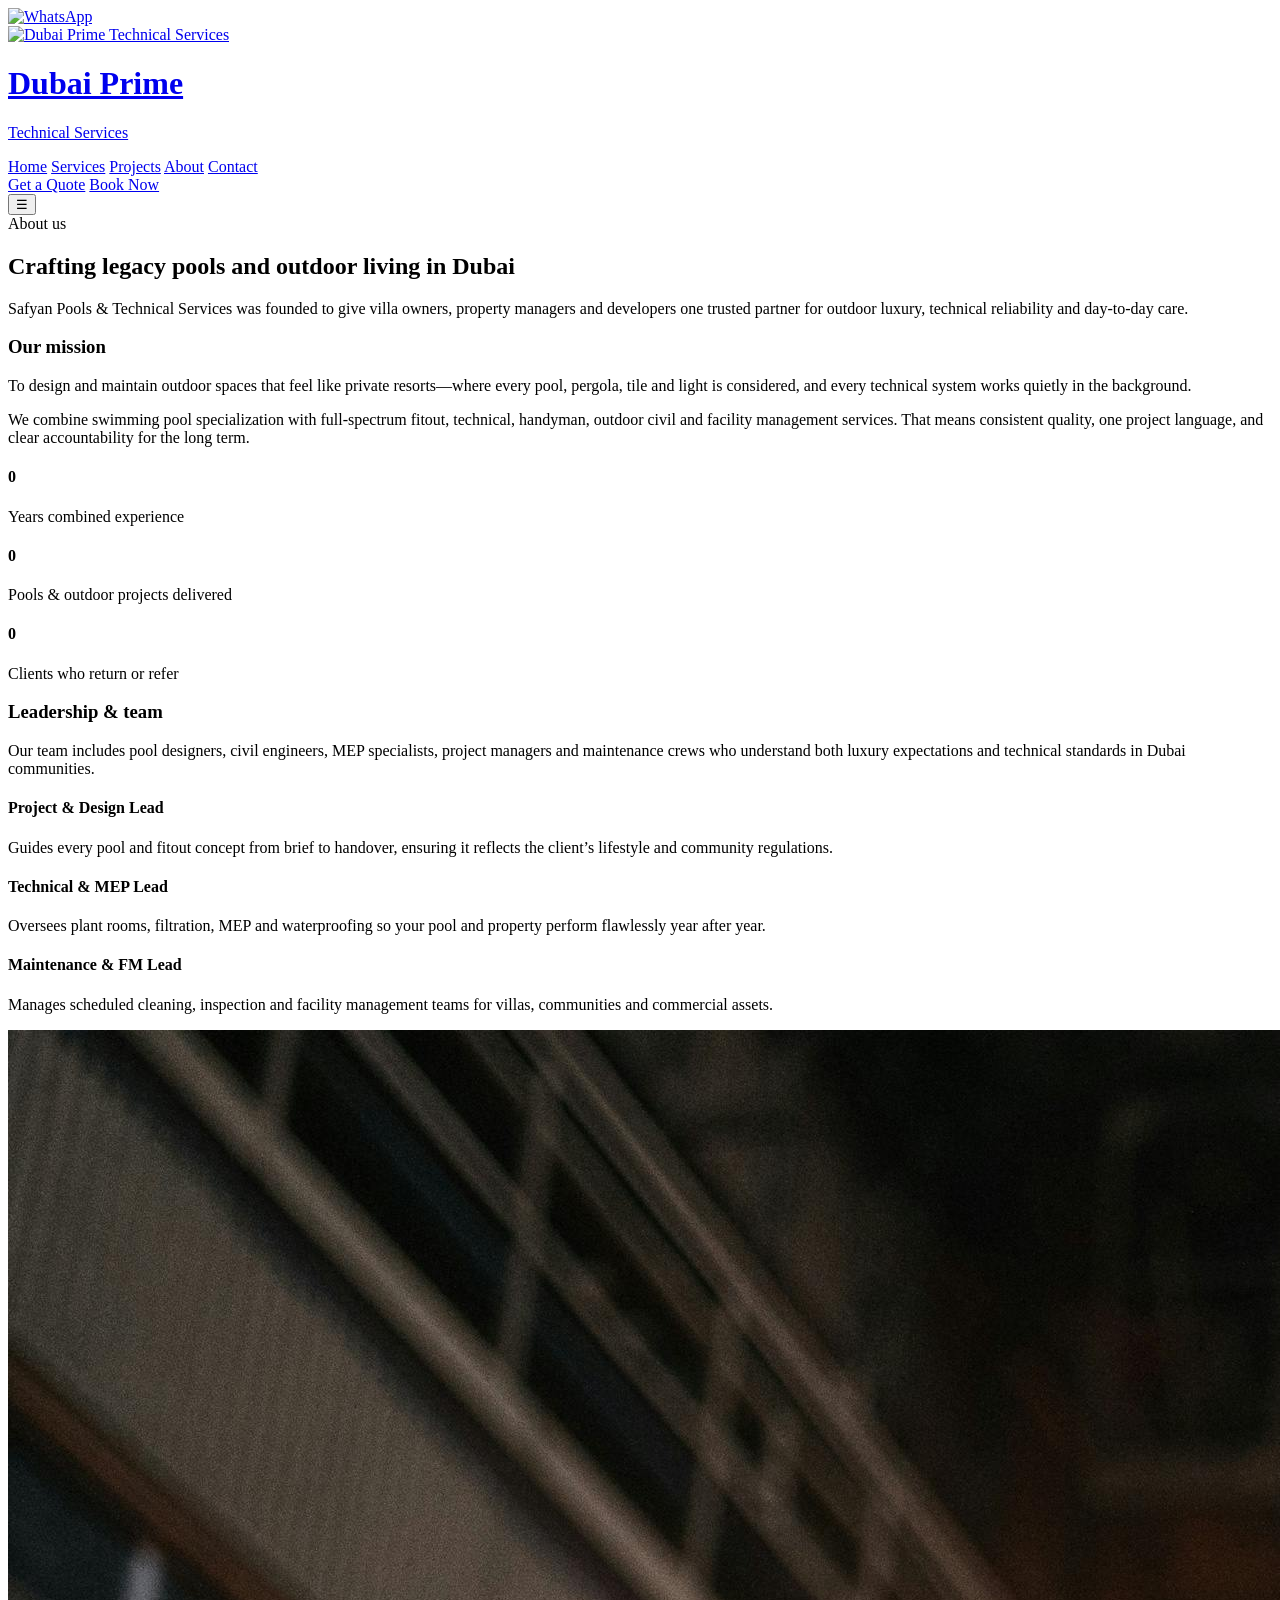
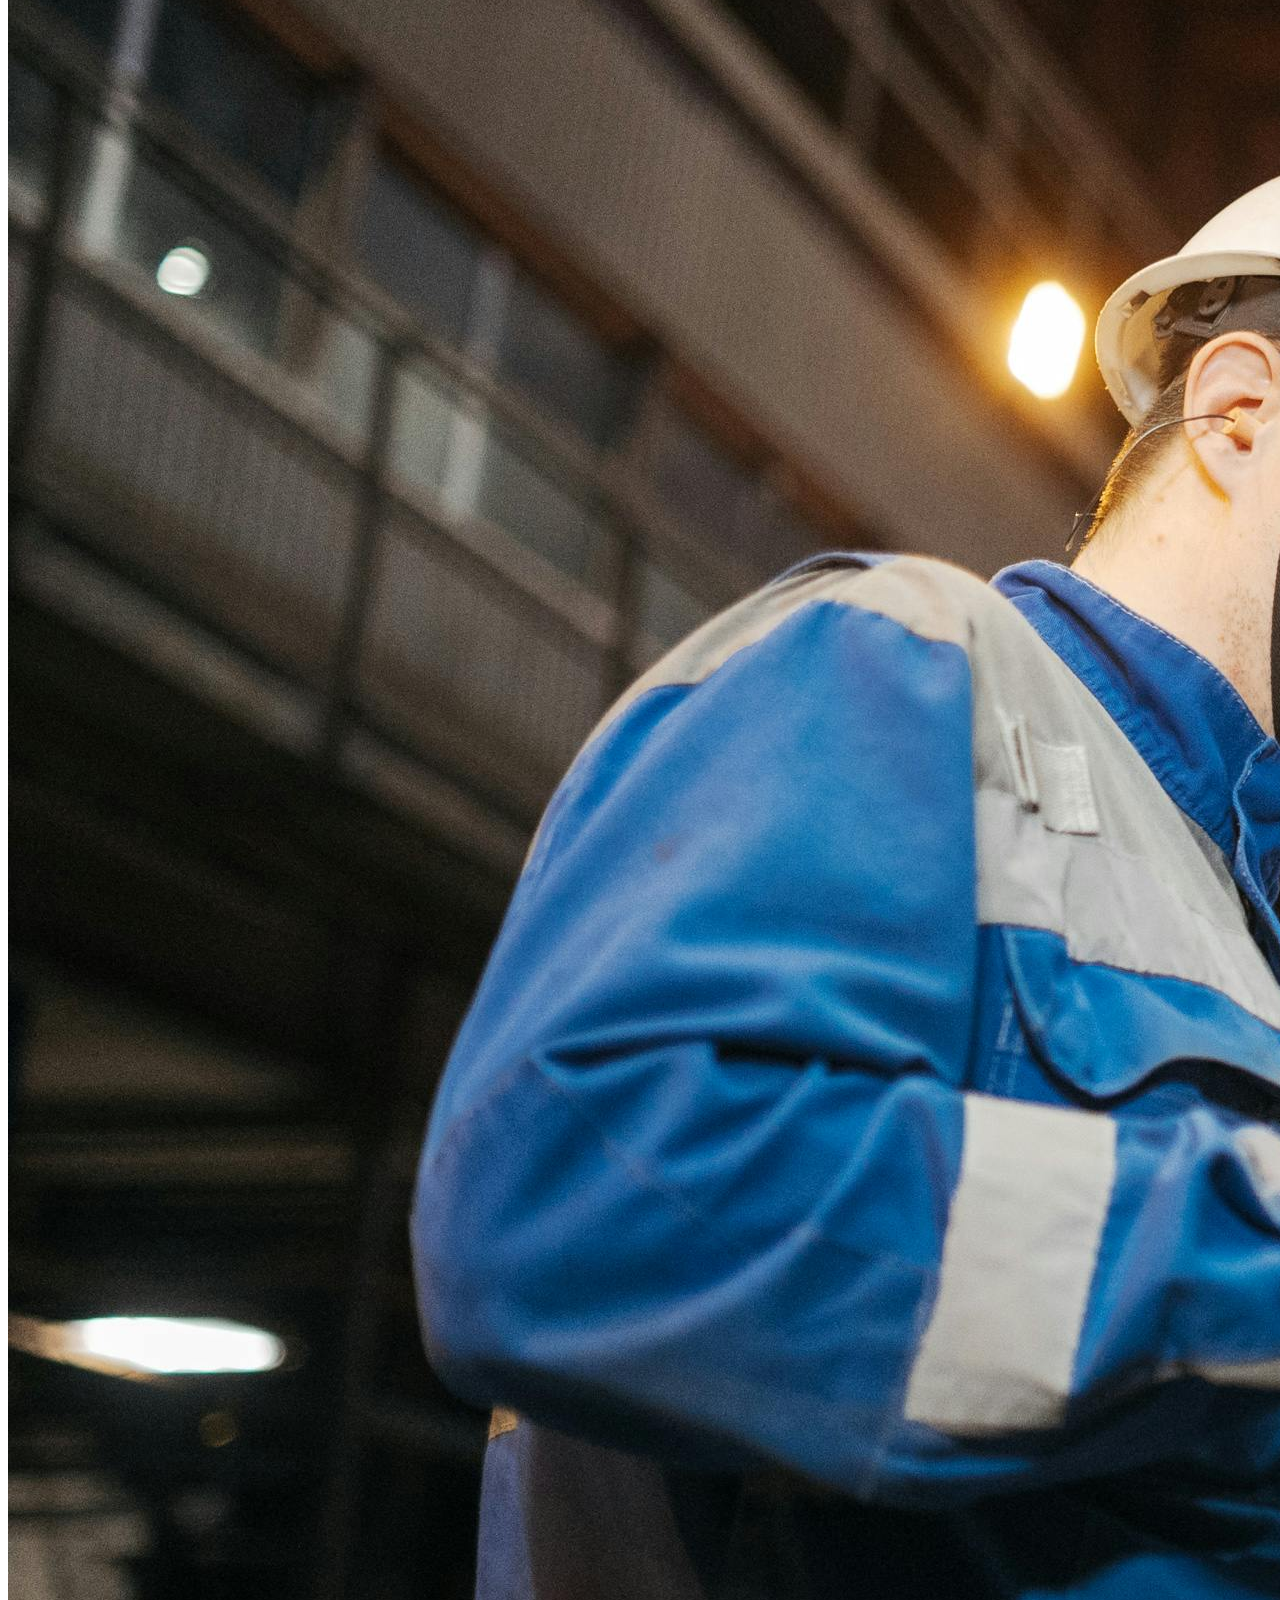
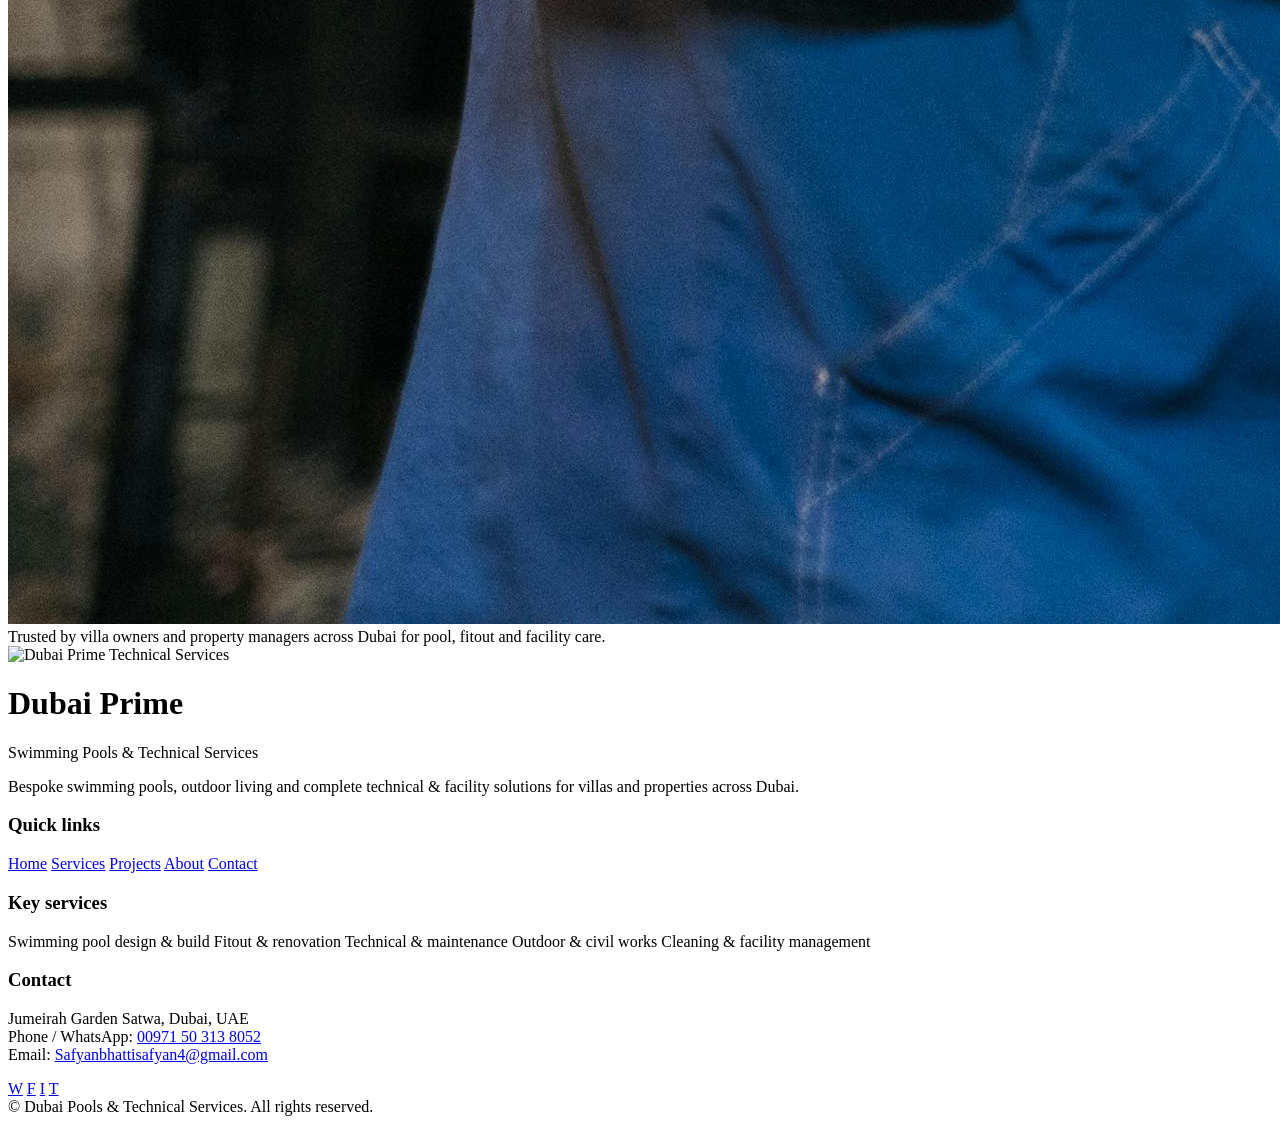
==== about.html @ b04e9ef0 "Add files via upload" ====
<!doctype html>
<html lang="en">
  <head>
    <meta charset="utf-8" />
    <meta name="viewport" content="width=device-width, initial-scale=1" />
    <title>About Us | Safyan Pools & Technical Services</title>
    <link rel="icon" href="./logo 2.jpg" type="image/x-icon" />
    <link rel="stylesheet" href="style.css" />
  </head>
  <body>
    
<!-- WhatsApp Floating Button -->
<a href="https://wa.me/971507865834" target="_blank" class="whatsapp-float" aria-label="Chat on WhatsApp">
  <img src="whatapp-logo.png" alt="WhatsApp" width="100px" height="100px"/>
</a>

    <header class="navbar">
      <div class="navbar-inner">
        <a href="index.html" class="brand" aria-label="Safyan Pools & Technical Services">
          <img src="logo1.png" alt="Dubai Prime Technical Services" class="logo">
          <span class="brand-text">
            <h1>Dubai Prime</h1>
            <p>Technical Services</p>
          </span>
        </a>
        <nav>
          <div class="nav-links">
            <a href="index.html">Home</a>
            <a href="services.html">Services</a>
            <a href="gallery.html">Projects</a>
            <a href="about.html" class="active">About</a>
            <a href="contact.html">Contact</a>
          </div>
        </nav>
        <div class="nav-cta">
          <a href="contact.html" class="btn btn-outline">Get a Quote</a>
          <a href="contact.html" class="btn btn-primary">Book Now</a>
        </div>
        <button class="menu-toggle" aria-label="Toggle navigation">
          ☰
        </button>
      </div>
    </header>

    <main>
      <section>
        <div class="container">
          <div class="section-heading reveal">
            <span>About us</span>
            <h2>Crafting legacy pools and outdoor living in Dubai</h2>
            <p>
              Safyan Pools &amp; Technical Services was founded to give villa owners, property
              managers and developers one trusted partner for outdoor luxury, technical reliability
              and day‑to‑day care.
            </p>
          </div>

          <div class="about-layout">
            <div class="about-copy reveal">
              <h3>Our mission</h3>
              <p>
                To design and maintain outdoor spaces that feel like private resorts—where every
                pool, pergola, tile and light is considered, and every technical system works quietly
                in the background.
              </p>
              <p>
                We combine swimming pool specialization with full‑spectrum fitout, technical,
                handyman, outdoor civil and facility management services. That means consistent
                quality, one project language, and clear accountability for the long term.
              </p>
              <div class="about-stats">
                <div class="about-stat">
                  <h4 data-counter="22" data-suffix="+">0</h4>
                  <p>Years combined experience</p>
                </div>
                <div class="about-stat">
                  <h4 data-counter="180" data-suffix="+">0</h4>
                  <p>Pools &amp; outdoor projects delivered</p>
                </div>
                <div class="about-stat">
                  <h4 data-counter="95" data-suffix="%">0</h4>
                  <p>Clients who return or refer</p>
                </div>
              </div>

              <div class="about-team">
                <h3>Leadership &amp; team</h3>
                <p>
                  Our team includes pool designers, civil engineers, MEP specialists, project
                  managers and maintenance crews who understand both luxury expectations and
                  technical standards in Dubai communities.
                </p>
                <div class="team-grid">
                  <article class="team-card">
                    <div class="team-avatar"></div>
                    <h4>Project &amp; Design Lead</h4>
                    <p>
                      Guides every pool and fitout concept from brief to handover, ensuring it
                      reflects the client’s lifestyle and community regulations.
                    </p>
                  </article>
                  <article class="team-card">
                    <div class="team-avatar"></div>
                    <h4>Technical &amp; MEP Lead</h4>
                    <p>
                      Oversees plant rooms, filtration, MEP and waterproofing so your pool and
                      property perform flawlessly year after year.
                    </p>
                  </article>
                  <article class="team-card">
                    <div class="team-avatar"></div>
                    <h4>Maintenance &amp; FM Lead</h4>
                    <p>
                      Manages scheduled cleaning, inspection and facility management teams for
                      villas, communities and commercial assets.
                    </p>
                  </article>
                </div>
              </div>
            </div>

            <div class="about-media reveal">
              <div class="about-photo"><img src="about.jpg"></div>
              <div class="about-badge">
                Trusted by villa owners and property managers across Dubai for pool, fitout and
                facility care.
              </div>
            </div>
          </div>
        </div>
      </section>
    </main>
   
    <footer id="footer1">
      <div class="footer-inner">
        <div class="footer-col">
          <div class="brand footer-brand">
            <img src="logo1.png" alt="Dubai Prime Technical Services" class="footer-logo">
            <span class="brand-text">
              <h1>Dubai Prime</h1>
              <p>Swimming Pools &amp; Technical Services</p>
            </span>
          </div>
          <p class="footer-copy">
            Bespoke swimming pools, outdoor living and complete technical &amp; facility solutions
            for villas and properties across Dubai.
          </p>
        </div>
        <div class="footer-col">
          <h3>Quick links</h3>
          <div class="footer-links">
            <a href="index.html">Home</a>
            <a href="services.html">Services</a>
            <a href="gallery.html">Projects</a>
            <a href="about.html">About</a>
            <a href="contact.html">Contact</a>
          </div>
        </div>
        <div class="footer-col">
          <h3>Key services</h3>
          <div class="footer-links">
            <span>Swimming pool design &amp; build</span>
            <span>Fitout &amp; renovation</span>
            <span>Technical &amp; maintenance</span>
            <span>Outdoor &amp; civil works</span>
            <span>Cleaning &amp; facility management</span>
          </div>
        </div>
        <div class="footer-col">
          <h3>Contact</h3>
          <p class="footer-copy">
            Jumeirah Garden Satwa, Dubai, UAE<br />
            Phone / WhatsApp:
            <a href="tel:00971503138052">00971 50 313 8052</a><br />
            Email:
            <a href="mailto:Safyanbhattisafyan4@gmail.com">Safyanbhattisafyan4@gmail.com</a>
          </p>
          <div class="social-links">
            <a href="https://wa.me/971507865834" aria-label="WhatsApp">W</a>
            <a
              href="https://www.facebook.com/Dubaiprimetechnicalservices"
              aria-label="Facebook"
              >F</a
            >
            <a
              href="https://www.instagram.com/dubaiprimetechnicalservices/"
              aria-label="Instagram"
              >I</a
            >
            <a
              href="https://tiktok.com/@dubai.prime.techn"
              aria-label="TikTok"
              >T</a
            >
          </div>
        </div>
      </div>
      <div class="footer-bottom-bar">
        © Dubai Pools &amp; Technical Services. All rights reserved.
      </div>
    </footer>
    <script src="main.js"></script>
  </body>
</html>
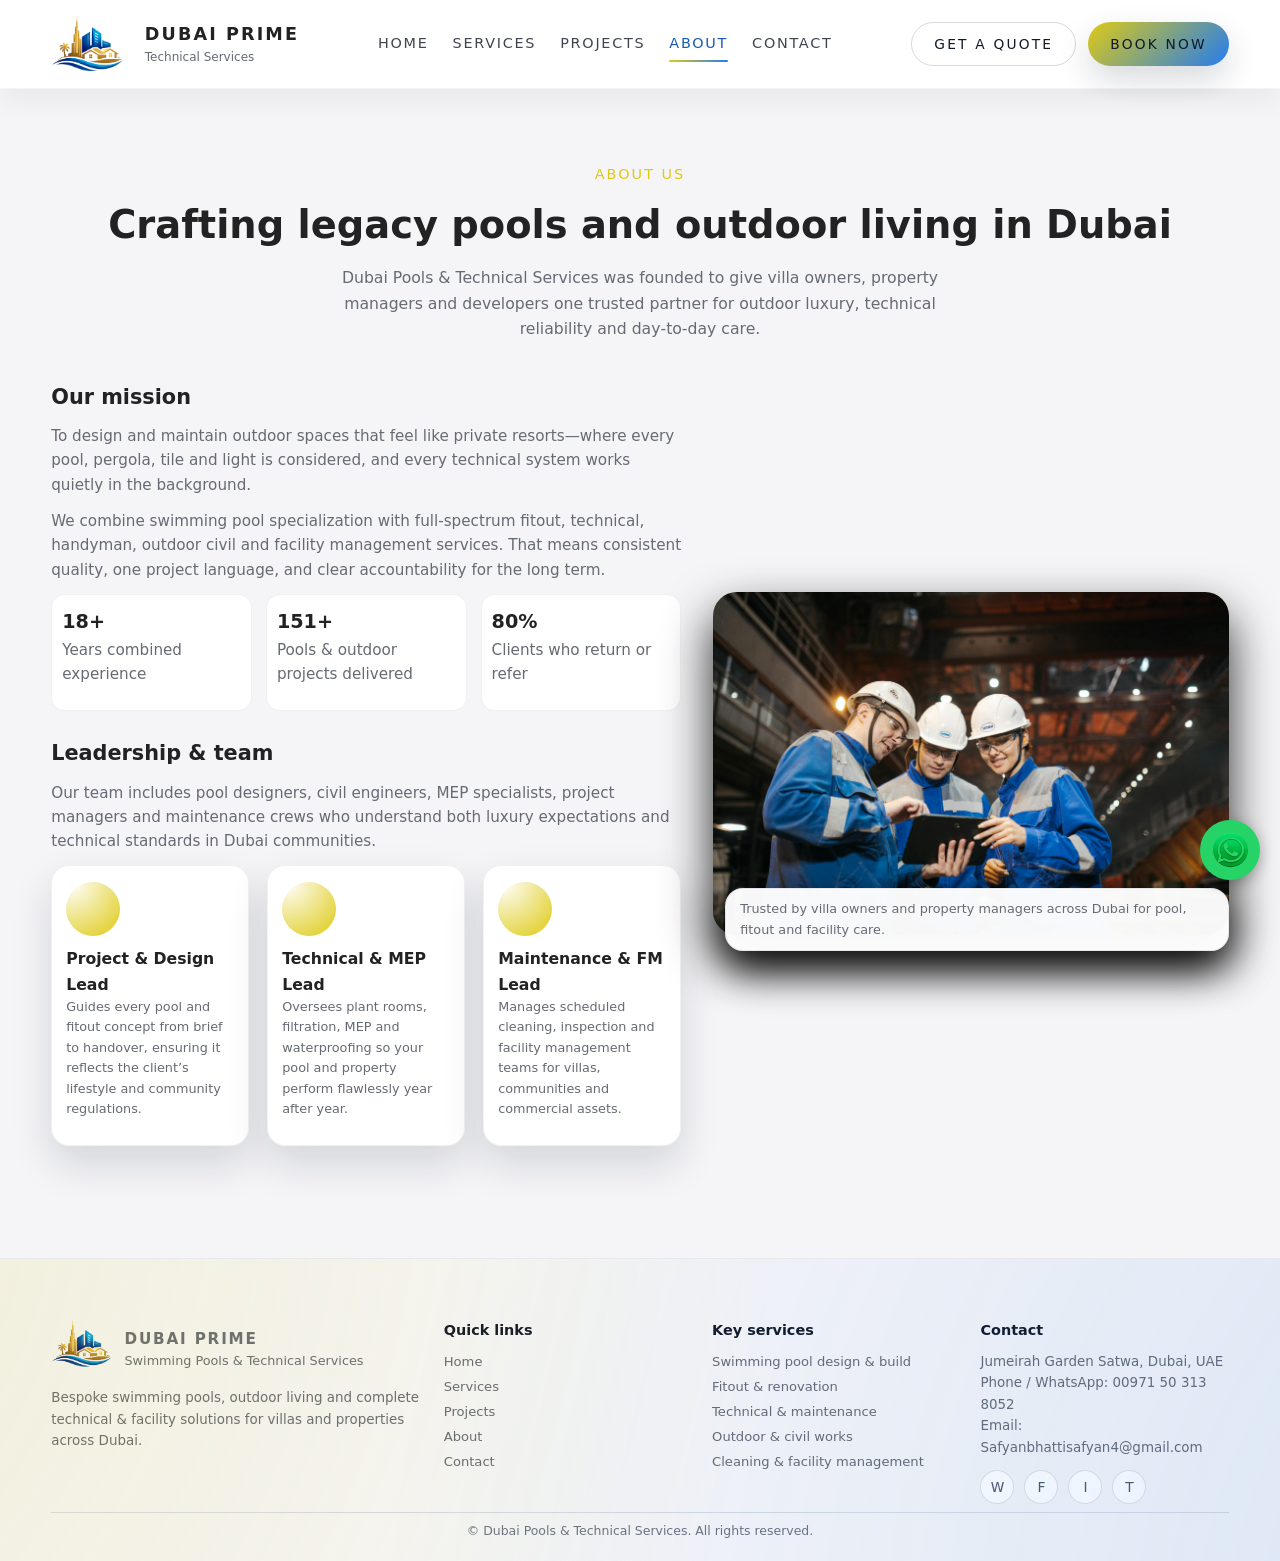
==== commit 3737f0ea: "Change company name and update favicon Updated branding from 'Safyan Pools' to 'Dubai Pools' and adj" ====
--- a/about.html
+++ b/about.html
@@ -3,8 +3,8 @@
   <head>
     <meta charset="utf-8" />
     <meta name="viewport" content="width=device-width, initial-scale=1" />
-    <title>About Us | Safyan Pools & Technical Services</title>
-    <link rel="icon" href="./logo 2.jpg" type="image/x-icon" />
+    <title>About Us | Dubai Pools & Technical Services</title>
+    <link rel="icon" type="image/png" href="logo1.png">
     <link rel="stylesheet" href="style.css" />
   </head>
   <body>
@@ -49,7 +49,7 @@
             <span>About us</span>
             <h2>Crafting legacy pools and outdoor living in Dubai</h2>
             <p>
-              Safyan Pools &amp; Technical Services was founded to give villa owners, property
+              Dubai Pools &amp; Technical Services was founded to give villa owners, property
               managers and developers one trusted partner for outdoor luxury, technical reliability
               and day‑to‑day care.
             </p>
--- a/style.css
+++ b/style.css
@@ -0,0 +1,1332 @@
+/* ========= Root & Global ========= */
+:root {
+  --primary: #deca14;
+  --primary-dark: #c0ae11;
+  --accent: #247cf0;
+  --accent-dark: #185bb4;
+  --bg: #f5f5f7;
+  --bg-alt: #ffffff;
+  --bg-soft: #eef1f8;
+  --text-main: #222222;
+  --text-muted: #666a73;
+  --card-radius: 18px;
+  --shadow-soft: 0 16px 40px rgba(15, 23, 42, 0.12);
+  --transition-fast: 0.25s ease;
+}
+
+*,
+*::before,
+*::after {
+  margin: 0;
+  padding: 0;
+  box-sizing: border-box;
+}
+
+html {
+  scroll-behavior: smooth;
+}
+
+body {
+  font-family: system-ui, -apple-system, BlinkMacSystemFont, "Segoe UI", sans-serif;
+  background: var(--bg);
+  color: var(--text-main);
+  line-height: 1.6;
+  -webkit-font-smoothing: antialiased;
+}
+
+a {
+  text-decoration: none;
+  color: inherit;
+}
+
+img {
+  max-width: 100%;
+  display: block;
+}
+
+main {
+  min-height: 60vh;
+}
+
+.container {
+  width: min(1200px, 92vw);
+  margin: 0 auto;
+}
+
+section {
+  padding: 72px 0;
+}
+
+.section-heading {
+  text-align: center;
+  margin-bottom: 40px;
+}
+
+.section-heading span {
+  display: inline-block;
+  font-size: 0.9rem;
+  letter-spacing: 0.14em;
+  text-transform: uppercase;
+  color: var(--primary);
+  margin-bottom: 8px;
+}
+
+.section-heading h2 {
+  font-size: clamp(2rem, 3vw, 2.4rem);
+}
+
+.section-heading p {
+  margin-top: 10px;
+  max-width: 620px;
+  margin-inline: auto;
+  color: var(--text-muted);
+  font-size: 0.98rem;
+}
+
+/* ========= Navbar ========= */
+.navbar {
+  position: sticky;
+  top: 0;
+  z-index: 1000;
+  backdrop-filter: blur(16px);
+  background: rgba(255, 255, 255, 0.96);
+  border-bottom: 1px solid rgba(15, 23, 42, 0.04);
+  box-shadow: 0 10px 30px rgba(15, 23, 42, 0.06);
+}
+
+.navbar-inner {
+  width: min(1200px, 92vw);
+  margin: 0 auto;
+  display: flex;
+  align-items: center;
+  justify-content: space-between;
+  padding: 14px 0;
+}
+
+.brand {
+  display: flex;
+  align-items: center;
+  gap: 10px;
+}
+
+.brand-mark {
+  width: 36px;
+  height: 36px;
+  border-radius: 14px;
+  background: radial-gradient(circle at 10% 0, #ffffff 0, #deca14 40%, #247cf0 100%);
+  box-shadow: 0 10px 30px rgba(0, 0, 0, 0.6);
+}
+
+.brand-text h1 {
+  font-size: 1.1rem;
+  letter-spacing: 0.12em;
+  text-transform: uppercase;
+}
+
+.brand-text p {
+  font-size: 0.75rem;
+  color: var(--text-muted);
+}
+
+.nav-links {
+  display: flex;
+  gap: 24px;
+  align-items: center;
+}
+
+.nav-links a {
+  position: relative;
+  font-size: 0.9rem;
+  text-transform: uppercase;
+  letter-spacing: 0.12em;
+  color: #414552;
+}
+
+.nav-links a::after {
+  content: "";
+  position: absolute;
+  left: 0;
+  bottom: -6px;
+  width: 0;
+  height: 2px;
+  border-radius: 999px;
+  background: linear-gradient(90deg, var(--primary), var(--accent));
+  transition: width var(--transition-fast);
+}
+
+.nav-links a:hover::after,
+.nav-links a.active::after {
+  width: 100%;
+}
+
+.nav-links a.active {
+  color: var(--accent-dark);
+}
+
+.nav-cta {
+  display: flex;
+  gap: 12px;
+}
+
+.menu-toggle {
+  display: none;
+  width: 34px;
+  height: 34px;
+  border-radius: 12px;
+  border: 1px solid rgba(15, 23, 42, 0.14);
+  background: rgba(255, 255, 255, 0.9);
+  color: #111827;
+  align-items: center;
+  justify-content: center;
+  cursor: pointer;
+}
+
+/* ========= Buttons ========= */
+.btn {
+  display: inline-flex;
+  align-items: center;
+  justify-content: center;
+  gap: 8px;
+  padding: 10px 22px;
+  border-radius: 999px;
+  font-size: 0.86rem;
+  letter-spacing: 0.16em;
+  text-transform: uppercase;
+  border: none;
+  cursor: pointer;
+  transition: transform 0.18s ease, box-shadow 0.18s ease, background 0.18s ease,
+    color 0.18s ease;
+  white-space: nowrap;
+}
+
+.btn-primary {
+  background: linear-gradient(135deg, var(--primary), var(--accent));
+  color: #111827;
+  box-shadow: 0 14px 32px rgba(15, 23, 42, 0.16);
+}
+
+.btn-primary:hover {
+  transform: translateY(-2px);
+  box-shadow: 0 22px 50px rgba(0, 0, 0, 0.75);
+}
+
+.btn-outline {
+  background: transparent;
+  color: #111827;
+  border: 1px solid rgba(15, 23, 42, 0.16);
+}
+
+.btn-outline:hover {
+  background: rgba(15, 23, 42, 0.03);
+  transform: translateY(-1px);
+}
+
+/* ========= Hero (Home) ========= */
+.hero {
+  padding: 72px 0 80px;
+  position: relative;
+  overflow: hidden;
+}
+
+.hero::before {
+  content: "";
+  position: absolute;
+  inset: -40%;
+  background:
+    radial-gradient(circle at top left, rgba(222, 202, 20, 0.2), transparent 55%),
+    radial-gradient(circle at bottom right, rgba(36, 124, 240, 0.18), transparent 60%);
+  opacity: 0.9;
+  mix-blend-mode: normal;
+  pointer-events: none;
+}
+
+.hero-inner {
+  position: relative;
+  display: grid;
+  grid-template-columns: minmax(0, 1.1fr) minmax(0, 1fr);
+  gap: 40px;
+  align-items: center;
+}
+
+.hero-copy h2 {
+  font-size: 0.9rem;
+  text-transform: uppercase;
+  letter-spacing: 0.18em;
+  color: var(--primary);
+  margin-bottom: 10px;
+}
+
+.hero-copy h1 {
+  font-size: clamp(2.4rem, 4vw, 3.2rem);
+  margin-bottom: 16px;
+}
+
+.hero-copy h1 span {
+  background: linear-gradient(135deg, #ffffff, #deca14);
+  -webkit-background-clip: text;
+  color: transparent;
+}
+
+.hero-copy p {
+  color: var(--text-muted);
+  max-width: 540px;
+  font-size: 0.98rem;
+}
+.para {
+  color: #111827;
+}
+
+.hero-actions {
+  display: flex;
+  flex-wrap: wrap;
+  gap: 12px;
+  margin-top: 22px;
+}
+
+.hero-meta {
+  display: flex;
+  gap: 32px;
+  margin-top: 24px;
+  font-size: 0.86rem;
+  color: var(--text-muted);
+}
+
+.hero-meta span {
+  display: block;
+  font-size: 1.2rem;
+  color: #090909;
+  font-weight: 600;
+}
+
+.hero-media {
+  position: relative;
+}
+
+.hero-card {
+  border-radius: 26px;
+  overflow: hidden;
+  box-shadow: var(--shadow-soft);
+  background:
+    linear-gradient(
+        to bottom,
+        rgba(0, 0, 0, 0.18),
+        rgba(0, 0, 0, 0.6)
+      ),
+    url("pool-project.jpg") center/cover no-repeat;
+  min-height: 280px;
+}
+
+.hero-card-inner {
+  padding: 20px 20px 18px;
+  display: flex;
+  flex-direction: column;
+  justify-content: space-between;
+  height: 100%;
+}
+
+.hero-badge {
+  display: inline-flex;
+  align-items: center;
+  gap: 8px;
+  padding: 6px 12px;
+  border-radius: 999px;
+  background: rgba(15, 23, 42, 0.85);
+  font-size: 0.75rem;
+  color: var(--text-muted);
+  letter-spacing: 0.14em;
+  text-transform: uppercase;
+}
+
+.hero-badge-dot {
+  width: 7px;
+  height: 7px;
+  border-radius: 50%;
+  background: #39ff14;
+  box-shadow: 0 0 10px #39ff14;
+}
+
+.hero-card-footer {
+  display: flex;
+  justify-content: space-between;
+  align-items: center;
+  font-size: 0.86rem;
+  color: var(--text-muted);
+}
+
+.hero-taglist {
+  display: flex;
+  flex-wrap: wrap;
+  gap: 6px;
+}
+
+.hero-taglist span {
+  padding: 4px 10px;
+  border-radius: 999px;
+  background: rgba(15, 23, 42, 0.85);
+  font-size: 0.75rem;
+}
+
+.floating-stat {
+  position: absolute;
+  bottom: -18px;
+  right: 8px;
+  transform: translateY(0);
+  padding: 12px 16px;
+  border-radius: 18px;
+  background: rgba(255, 255, 255, 0.96);
+  border: 1px solid rgba(15, 23, 42, 0.06);
+  box-shadow: 0 18px 40px rgba(15, 23, 42, 0.22);
+  min-width: 150px;
+}
+
+.floating-stat h3 {
+  font-size: 1.4rem;
+}
+
+.floating-stat p {
+  font-size: 0.77rem;
+  color: var(--text-muted);
+}
+
+/* ========= Service Overview (Home) ========= */
+.services-grid {
+  display: grid;
+  grid-template-columns: repeat(auto-fit, minmax(220px, 1fr));
+  gap: 22px;
+}
+
+.service-card {
+  position: relative;
+  background: var(--bg-alt);
+  border-radius: var(--card-radius);
+  padding: 20px 18px 18px;
+  border: 1px solid rgba(15, 23, 42, 0.06);
+  box-shadow: 0 16px 34px rgba(15, 23, 42, 0.12);
+  overflow: hidden;
+  transition: transform 0.2s ease, box-shadow 0.2s ease, border-color 0.2s ease;
+}
+
+.service-card::before {
+  content: "";
+  position: absolute;
+  inset: -40%;
+  background: radial-gradient(circle at top left, rgba(222, 202, 20, 0.12), transparent 50%);
+  opacity: 0;
+  transform: translateX(-24%);
+  transition: opacity 0.35s ease, transform 0.35s ease;
+}
+
+.service-card:hover {
+  transform: translateY(-6px);
+  border-color: rgba(222, 202, 20, 0.6);
+  box-shadow: 0 22px 56px rgba(15, 23, 42, 0.18);
+}
+
+.service-card:hover::before {
+  opacity: 1;
+  transform: translateX(0);
+}
+
+.service-icon {
+  width: 40px;
+  height: 40px;
+  border-radius: 14px;
+  display: inline-flex;
+  align-items: center;
+  justify-content: center;
+  background: rgba(246, 247, 252, 0.9);
+  margin-bottom: 10px;
+  color: var(--primary);
+}
+
+.service-card h3 {
+  font-size: 1rem;
+  margin-bottom: 8px;
+}
+
+.service-card p {
+  font-size: 0.86rem;
+  color: var(--text-muted);
+  margin-bottom: 10px;
+}
+
+.service-pill {
+  display: inline-flex;
+  align-items: center;
+  gap: 6px;
+  font-size: 0.72rem;
+  letter-spacing: 0.16em;
+  text-transform: uppercase;
+  color: var(--text-muted);
+}
+
+/* ========= Counters ========= */
+.counters {
+  display: grid;
+  grid-template-columns: repeat(auto-fit, minmax(170px, 1fr));
+  gap: 24px;
+  margin-top: 28px;
+}
+
+.counter-card {
+  background: var(--bg-alt);
+  border-radius: 18px;
+  padding: 18px 16px;
+  border: 1px solid rgba(15, 23, 42, 0.06);
+  box-shadow: 0 16px 34px rgba(15, 23, 42, 0.12);
+}
+
+.counter-value {
+  font-size: 1.7rem;
+  font-weight: 600;
+  margin-bottom: 6px;
+}
+
+.counter-label {
+  font-size: 0.86rem;
+  color: var(--text-muted);
+}
+
+/* ========= Services Page ========= */
+.services-layout {
+  display: grid;
+  grid-template-columns: minmax(0, 0.7fr) minmax(0, 1.3fr);
+  gap: 32px;
+  align-items: flex-start;
+}
+
+.services-sidebar {
+  position: sticky;
+  top: 90px;
+  align-self: flex-start;
+}
+
+.pill-list {
+  display: flex;
+  flex-direction: column;
+  gap: 8px;
+}
+
+.pill-list a {
+  padding: 8px 14px;
+  border-radius: 999px;
+  background: rgba(246, 247, 252, 0.9);
+  border: 1px solid rgba(15, 23, 42, 0.06);
+  font-size: 0.8rem;
+  letter-spacing: 0.16em;
+  text-transform: uppercase;
+  color: var(--text-muted);
+  transition: background 0.18s ease, border-color 0.18s ease, color 0.18s ease;
+}
+
+.pill-list a:hover,
+.pill-list a.active {
+  background: linear-gradient(135deg, #ffffff, #f5f5fb);
+  border-color: rgba(222, 202, 20, 0.7);
+  color: #111827;
+}
+
+.service-detail {
+  margin-bottom: 34px;
+  border-radius: 22px;
+  overflow: hidden;
+  border: 1px solid rgba(15, 23, 42, 0.06);
+  background: var(--bg-alt);
+  box-shadow: 0 18px 42px rgba(15, 23, 42, 0.14);
+}
+
+.service-detail-media {
+  height: 200px;
+  background: #d6ddeb center/cover no-repeat;
+}
+
+.service-detail-content {
+  padding: 18px 18px 20px;
+}
+
+.service-detail h3 {
+  font-size: 1.1rem;
+  margin-bottom: 8px;
+}
+
+.service-detail p {
+  font-size: 0.92rem;
+  color: var(--text-muted);
+  margin-bottom: 10px;
+}
+
+.service-tags {
+  display: flex;
+  flex-wrap: wrap;
+  gap: 8px;
+  margin-top: 6px;
+}
+
+.service-tags span {
+  padding: 4px 10px;
+  border-radius: 999px;
+  background: rgba(246, 247, 252, 0.9);
+  font-size: 0.76rem;
+  color: var(--text-muted);
+}
+
+/* ========= About Page ========= */
+.about-layout {
+  display: grid;
+  grid-template-columns: minmax(0, 1.1fr) minmax(0, 0.9fr);
+  gap: 32px;
+  align-items: center;
+}
+
+.about-copy h3 {
+  font-size: 1.3rem;
+  margin-bottom: 10px;
+}
+
+.about-copy p {
+  font-size: 0.95rem;
+  color: var(--text-muted);
+  margin-bottom: 12px;
+}
+
+.about-stats {
+  display: grid;
+  grid-template-columns: repeat(3, minmax(0, 1fr));
+  gap: 14px;
+  margin-top: 12px;
+}
+
+.about-stat {
+  padding: 12px 10px;
+  border-radius: 14px;
+  background: var(--bg-alt);
+  border: 1px solid rgba(15, 23, 42, 0.06);
+}
+
+.about-stat h4 {
+  font-size: 1.2rem;
+}
+
+.about-team {
+  margin-top: 26px;
+}
+
+.team-grid {
+  display: grid;
+  grid-template-columns: repeat(auto-fit, minmax(180px, 1fr));
+  gap: 18px;
+}
+
+.team-card {
+  border-radius: 18px;
+  padding: 16px 14px 14px;
+  background: var(--bg-alt);
+  border: 1px solid rgba(15, 23, 42, 0.06);
+  box-shadow: 0 18px 40px rgba(15, 23, 42, 0.14);
+}
+
+.team-avatar {
+  width: 54px;
+  height: 54px;
+  border-radius: 999px;
+  background: radial-gradient(circle at 10% 0, #ffffff, #deca14);
+  margin-bottom: 10px;
+}
+
+.team-card h4 {
+  font-size: 0.98rem;
+}
+
+.team-card p {
+  font-size: 0.8rem;
+  color: var(--text-muted);
+}
+
+.about-media {
+  position: relative;
+}
+
+.about-photo {
+  border-radius: 24px;
+  overflow: hidden;
+  min-height: 260px;
+  background:
+    linear-gradient(to bottom, rgba(0, 0, 0, 0.18), rgba(0, 0, 0, 0.7)),
+    url("images/team-outdoor.jpg") center/cover no-repeat;
+  box-shadow: 0 22px 48px rgba(0, 0, 0, 0.85);
+}
+
+.about-badge {
+  position: absolute;
+  bottom: -16px;
+  left: 12px;
+  padding: 10px 14px;
+  border-radius: 18px;
+  background: rgba(255, 255, 255, 0.97);
+  border: 1px solid rgba(15, 23, 42, 0.08);
+  color: var(--text-muted);
+  font-size: 0.8rem;
+  box-shadow: 0 18px 40px rgba(0, 0, 0, 0.9);
+}
+
+/* ========= Gallery / Projects ========= */
+.gallery-hero {
+  border-radius: 24px;
+  overflow: hidden;
+  margin-bottom: 26px;
+  background:
+    linear-gradient(to bottom, rgba(0, 0, 0, 0.16), rgba(0, 0, 0, 0.7)),
+    url("images/pool-night.jpg") center/cover no-repeat;
+  min-height: 220px;
+  display: flex;
+  align-items: flex-end;
+  padding: 18px 18px 20px;
+  box-shadow: 0 22px 50px rgba(0, 0, 0, 0.9);
+}
+
+.gallery-hero p {
+  max-width: 420px;
+  font-size: 0.92rem;
+  color: var(--text-muted);
+}
+
+.slider {
+  position: relative;
+  overflow: hidden;
+  border-radius: 22px;
+  border: 1px solid rgba(15, 23, 42, 0.06);
+  background: var(--bg-alt);
+  box-shadow: 0 22px 50px rgba(15, 23, 42, 0.16);
+}
+
+.slider-track {
+  display: flex;
+  transition: transform 0.45s ease;
+}
+
+.slide {
+  min-width: 100%;
+  padding: 16px 16px 18px;
+}
+
+.slide-media {
+  height: 220px;
+  border-radius: 16px;
+  overflow: hidden;
+  background: #d6ddeb center/cover no-repeat;
+  margin-bottom: 12px;
+}
+
+.slide h3 {
+  font-size: 1rem;
+  margin-bottom: 4px;
+}
+
+.slide p {
+  font-size: 0.9rem;
+  color: var(--text-muted);
+}
+
+.slider-controls {
+  position: absolute;
+  inset: auto 16px 14px;
+  display: flex;
+  justify-content: space-between;
+  align-items: center;
+  pointer-events: none;
+}
+
+.slider-arrows {
+  display: flex;
+  gap: 8px;
+}
+
+.slider-btn {
+  width: 32px;
+  height: 32px;
+  border-radius: 999px;
+  border: 1px solid rgba(15, 23, 42, 0.24);
+  background: rgba(255, 255, 255, 0.96);
+  color: #111827;
+  display: inline-flex;
+  align-items: center;
+  justify-content: center;
+  cursor: pointer;
+  pointer-events: auto;
+}
+
+.slider-dots {
+  display: flex;
+  gap: 6px;
+  pointer-events: auto;
+}
+
+.slider-dot {
+  width: 7px;
+  height: 7px;
+  border-radius: 999px;
+  background: rgba(255, 255, 255, 0.25);
+}
+
+.slider-dot.active {
+  background: var(--primary);
+}
+
+/* ========= Contact Page ========= */
+.contact-layout {
+  display: grid;
+  grid-template-columns: minmax(0, 0.9fr) minmax(0, 1.1fr);
+  gap: 32px;
+  align-items: flex-start;
+}
+
+.contact-card {
+  border-radius: 22px;
+  padding: 18px 18px 20px;
+  background: var(--bg-alt);
+  border: 1px solid rgba(15, 23, 42, 0.06);
+  box-shadow: 0 18px 42px rgba(15, 23, 42, 0.14);
+}
+
+.contact-card h3 {
+  margin-bottom: 8px;
+}
+
+.contact-card p {
+  font-size: 0.9rem;
+  color: var(--text-muted);
+}
+
+.contact-grid {
+  display: grid;
+  grid-template-columns: repeat(auto-fit, minmax(180px, 1fr));
+  gap: 16px;
+  margin-top: 16px;
+}
+
+.contact-item h4 {
+  font-size: 0.9rem;
+  margin-bottom: 2px;
+}
+
+.contact-item p {
+  font-size: 0.86rem;
+}
+
+.map-embed {
+  margin-top: 16px;
+  border-radius: 16px;
+  overflow: hidden;
+  box-shadow: 0 18px 40px rgba(15, 23, 42, 0.16);
+}
+
+.map-embed iframe {
+  width: 100%;
+  height: 230px;
+  border: none;
+}
+
+.contact-form {
+  border-radius: 22px;
+  padding: 18px 18px 20px;
+  background: var(--bg-alt);
+  border: 1px solid rgba(15, 23, 42, 0.06);
+  box-shadow: 0 18px 42px rgba(15, 23, 42, 0.14);
+}
+
+.contact-form form {
+  display: flex;
+  flex-direction: column;
+  gap: 10px;
+}
+
+.contact-form input,
+.contact-form textarea {
+  padding: 10px 12px;
+  border-radius: 12px;
+  border: 1px solid rgba(15, 23, 42, 0.12);
+  background: #ffffff;
+  color: #111827;
+  font-size: 0.9rem;
+  outline: none;
+  transition: border-color 0.16s ease, box-shadow 0.16s ease;
+}
+
+.contact-form input::placeholder,
+.contact-form textarea::placeholder {
+  color: rgba(148, 163, 184, 0.9);
+}
+
+.contact-form input:focus,
+.contact-form textarea:focus {
+  border-color: rgba(222, 202, 20, 0.9);
+  box-shadow: 0 0 0 2px rgba(222, 202, 20, 0.25);
+}
+
+.contact-form textarea {
+  min-height: 120px;
+  resize: vertical;
+}
+
+.social-links {
+  display: flex;
+  gap: 10px;
+  margin-top: 12px;
+}
+
+.social-links a {
+  width: 34px;
+  height: 34px;
+  border-radius: 999px;
+  display: inline-flex;
+  align-items: center;
+  justify-content: center;
+  background: #ffffff;
+  border: 1px solid rgba(15, 23, 42, 0.12);
+  color: #4b5563;
+  font-size: 0.86rem;
+  transition: transform 0.18s ease, box-shadow 0.18s ease, border-color 0.18s ease;
+}
+
+.social-links a:hover {
+  transform: translateY(-2px);
+  border-color: var(--primary);
+  box-shadow: 0 12px 28px rgba(0, 0, 0, 0.9);
+}
+
+/* ========= Footer ========= */
+footer {
+  border-top: 1px solid rgba(15, 23, 42, 0.06);
+  padding: 22px 0 16px;
+  margin-top: 40px;
+  background: #f8fafc;
+}
+
+.footer-inner {
+  width: min(1200px, 92vw);
+  margin: 0 auto;
+  display: grid;
+  grid-template-columns: minmax(0, 1.2fr) repeat(3, minmax(0, 0.8fr));
+  gap: 20px;
+  align-items: flex-start;
+  font-size: 0.84rem;
+  color: var(--text-muted);
+}
+
+.footer-col h3 {
+  font-size: 0.9rem;
+  font-weight: 600;
+  margin-bottom: 8px;
+  color: #111827;
+}
+
+.footer-brand h1 {
+  font-size: 0.95rem;
+}
+
+.footer-brand p {
+  font-size: 0.8rem;
+}
+
+.footer-copy {
+  margin-top: 8px;
+}
+
+.footer-links {
+  display: flex;
+  flex-direction: column;
+  gap: 4px;
+  flex-wrap: wrap;
+}
+
+.footer-links a,
+.footer-links span {
+  color: var(--text-muted);
+  font-size: 0.82rem;
+}
+
+.footer-links a:hover {
+  color: #111827;
+}
+
+.footer-bottom-bar {
+  width: min(1200px, 92vw);
+  margin: 8px auto 0;
+  padding-top: 8px;
+  border-top: 1px solid rgba(148, 163, 184, 0.35);
+  font-size: 0.78rem;
+  color: #6b7280;
+  text-align: center;
+}
+
+/* ========= Scroll Reveal ========= */
+.reveal {
+  opacity: 0;
+  transform: translateY(26px);
+  transition: opacity 0.6s ease, transform 0.6s ease;
+}
+
+.reveal.visible {
+  opacity: 1;
+  transform: translateY(0);
+}
+
+/* ========= Responsive ========= */
+@media (max-width: 900px) {
+  .hero-inner {
+    grid-template-columns: minmax(0, 1fr);
+  }
+
+  .hero-media {
+    order: -1;
+  }
+
+  .floating-stat {
+    bottom: -12px;
+  }
+
+  .services-layout,
+  .about-layout,
+  .contact-layout {
+    grid-template-columns: minmax(0, 1fr);
+  }
+
+  .services-sidebar {
+    position: static;
+  }
+
+  .footer-inner {
+    grid-template-columns: minmax(0, 1fr) minmax(0, 1fr);
+  }
+}
+
+@media (max-width: 768px) {
+  .nav-links {
+    position: fixed;
+    inset: 58px 16px auto;
+    flex-direction: column;
+    align-items: flex-start;
+    padding: 14px 14px 16px;
+    border-radius: 18px;
+    background: rgba(5, 8, 22, 0.96);
+    border: 1px solid rgba(255, 255, 255, 0.08);
+    transform: translateY(-20px);
+    opacity: 0;
+    pointer-events: none;
+    transition: opacity 0.2s ease, transform 0.2s ease;
+  }
+
+  .nav-links.open {
+    opacity: 1;
+    pointer-events: auto;
+    transform: translateY(0);
+  }
+
+  .menu-toggle {
+    display: inline-flex;
+  }
+
+  .nav-cta {
+    display: none;
+  }
+
+  .hero-meta {
+    gap: 18px;
+  }
+}
+
+@media (max-width: 520px) {
+  section {
+    padding: 56px 0;
+  }
+
+  .hero {
+    padding-top: 60px;
+  }
+
+  .hero-meta {
+    flex-direction: column;
+  }
+
+  .footer-inner {
+    grid-template-columns: minmax(0, 1fr);
+  }
+}
+
+
+
+.about-photo {
+  width: 100%;
+  max-width: 600px;
+}
+
+.about-photo video {
+  width: 100%;
+  height: auto;
+  display: block;
+}
+
+
+
+.slide-media{
+  width: 100%;
+  height: 250px;          /* Important: gives the div visible space */
+  background-size: cover;
+  background-position: center;
+  border-radius: 10px;
+}
+
+.gallery-hero{
+  position: relative;
+  overflow: hidden;
+  min-height: 350px;
+  border-radius: 12px;
+  display: flex;
+  align-items: center;
+  padding: 60px;
+  color: white;
+}
+
+.hero-video{
+  position: absolute;
+  top: 0;
+  left: 0;
+  width: 100%;
+  height: 100%;
+  object-fit: cover;
+}
+
+.hero-content{
+  position: relative;
+  z-index: 2;
+}
+
+
+
+
+
+
+
+
+
+
+/* Testimonials Section */
+.testimonial-slider {
+  position: relative;
+  overflow: hidden;
+  margin-top: 32px;
+}
+
+.slider-track {
+  display: flex;
+  transition: transform 0.45s ease;
+  gap: 16px; /* spacing between slides */
+}
+
+.testimonial-card {
+  flex: 0 0 calc((100% - 32px) / 3); /* Exactly 3 cards visible */
+  box-sizing: border-box;
+  text-align: center;
+  background: var(--bg-alt);
+  border-radius: var(--card-radius);
+  box-shadow: var(--shadow-soft);
+  padding: 20px;
+}
+
+@media (max-width: 1024px) {
+  .testimonial-card {
+    flex: 0 0 calc((100% - 16px) / 2); /* 2 slides on medium screens */
+  }
+}
+
+@media (max-width: 600px) {
+  .testimonial-card {
+    flex: 0 0 100%; /* 1 slide on small screens */
+  }
+}
+
+.testimonial-avatar {
+  width: 70px;
+  height: 70px;
+  border-radius: 50%;
+  margin: 0 auto 12px;
+  overflow: hidden;
+  border: 2px solid var(--primary);
+}
+
+.testimonial-avatar img {
+  width: 100%;
+  height: 100%;
+  object-fit: cover;
+}
+
+.testimonial-card h3 {
+  font-size: 1rem;
+  margin-bottom: 4px;
+}
+
+.client-position {
+  font-size: 0.82rem;
+  color: var(--text-muted);
+  margin-bottom: 12px;
+}
+
+.testimonial-text {
+  font-size: 0.9rem;
+  color: var(--text-muted);
+  margin-bottom: 12px;
+}
+
+.testimonial-stars {
+  color: #deca14;
+  font-size: 1rem;
+}
+
+.slider-controls {
+  position: absolute;
+  top: 50%;
+  width: 100%;
+  display: flex;
+  justify-content: space-between;
+  transform: translateY(-50%);
+  pointer-events: none;
+}
+
+.slider-controls {
+  position: absolute;
+  top: 50%;
+  left: 0;
+  right: 0;
+  transform: translateY(-50%);
+  display: flex;
+  justify-content: space-between; /* Make prev/next spread evenly */
+  padding: 0 12px;               /* Add some horizontal spacing */
+  pointer-events: none;           /* Keep buttons clickable individually */
+  z-index: 10;
+}
+
+.slider-arrows {
+  display: flex;
+  gap: 12px;      /* space between buttons if needed */
+  pointer-events: auto;
+}
+
+.slider-btn {
+  pointer-events: auto;
+  width: 36px;
+  height: 36px;
+  border-radius: 50%;
+  border: 1px solid rgba(15,23,42,0.24);
+  background: rgba(255,255,255,0.95);
+  cursor: pointer;
+  display: flex;
+  align-items: center;
+  justify-content: center;
+  font-weight: bold;
+  font-size: 1rem;
+}
+
+
+/* Testimonial Section Background */
+
+
+/* Remove background and shadow from testimonial cards */
+/* Testimonial Section Background like Hero */
+/* ========= Testimonial Section like Hero ========= */
+#testimonials, #about {
+  position: relative;
+  padding: 72px 0 80px;
+  overflow: hidden;
+  background: var(--bg); /* fallback background */
+}
+#footer1 {
+  position: relative;
+  padding: 60px 0 20px;
+  overflow: hidden;
+  background: var(--bg); /* fallback background */
+}
+#testimonials::before,
+#about::before,
+#footer1::before {
+  content: "";
+  position: absolute;
+  inset: -40%;
+  background:
+    radial-gradient(circle at top left, rgba(222, 202, 20, 0.2), transparent 55%),
+    radial-gradient(circle at bottom right, rgba(36, 124, 240, 0.18), transparent 60%);
+  opacity: 0.9;
+  mix-blend-mode: normal;
+  pointer-events: none;
+  z-index: 0;
+}
+
+/* Make sure testimonial cards appear on top of the background */
+#testimonials .testimonial-card {
+  position: relative;
+  background: #ffffff; /* full white */
+  border-radius: 18px;
+ 
+  padding: 20px;
+  z-index: 1;
+}
+
+/* Keep testimonial cards full white with shadow */
+.testimonial-card {
+  background: #ffffff;
+  border-radius: 18px;
+  box-shadow: 0 16px 34px rgba(15, 23, 42, 0.12);
+  padding: 20px;
+  color: #222222;
+}
+
+
+.logo{
+  height:60px;
+  width:auto;
+  margin-right:10px;
+}
+
+.brand{
+  display:flex;
+  align-items:center;
+  gap:10px;
+  text-decoration:none;
+}
+
+.footer-logo{
+  height:50px;
+  width:auto;
+  margin-bottom:10px;
+}
+
+.footer-brand{
+  display:flex;
+  align-items:center;
+  gap:12px;
+}
+
+.whatsapp-float {
+  position: fixed;
+  bottom: 20px;       /* Distance from bottom */
+  right: 20px;        /* Distance from right */
+  width: 60px;        /* Size of the button */
+  height: 60px;
+  z-index: 1000;      /* Stay above other elements */
+  cursor: pointer;
+  display: flex;
+  align-items: center;
+  justify-content: center;
+  border-radius: 50%; /* Round button */
+  background-color: #25d366; /* WhatsApp green */
+  box-shadow: 0 4px 15px rgba(0,0,0,0.3);
+  transition: transform 0.2s ease-in-out;
+}
+
+.whatsapp-float:hover {
+  transform: scale(1.1);
+}
+
+.whatsapp-float img {
+  width: 35px;  /* Icon size */
+  height: 35px;
+}
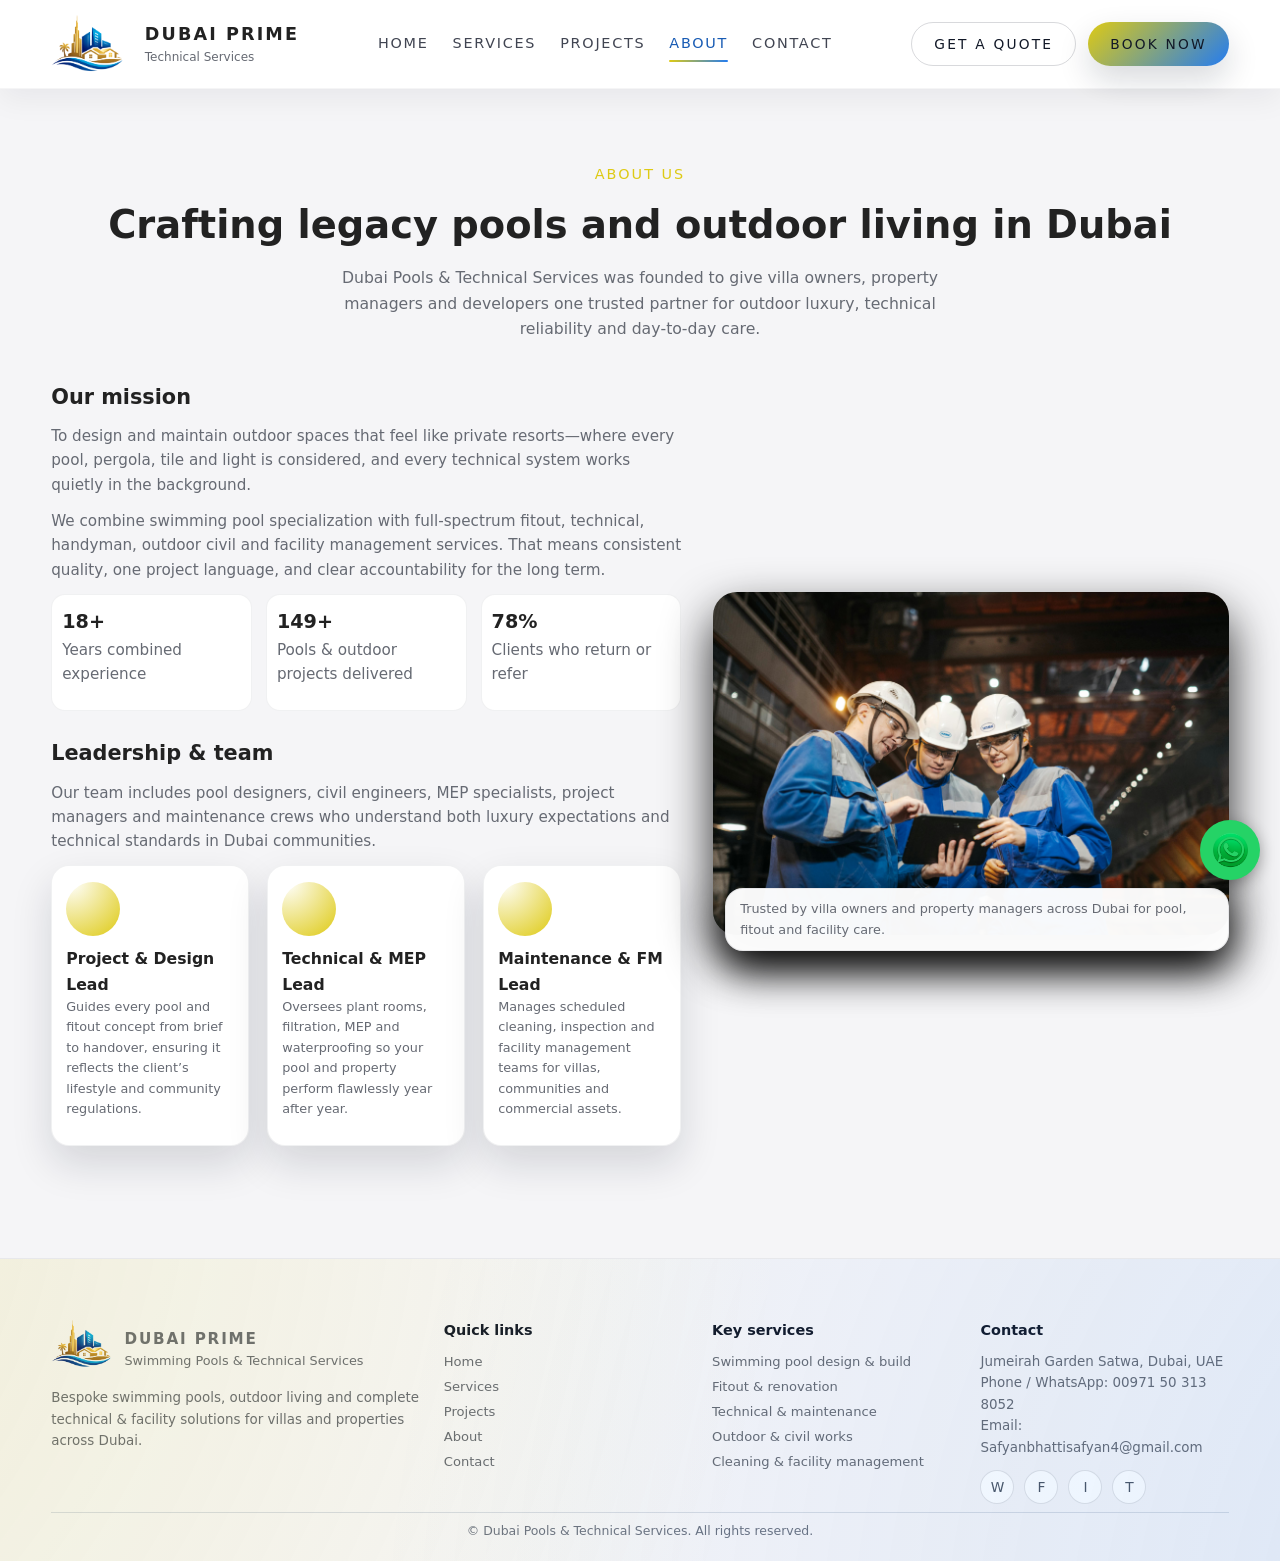
==== commit 80f3a5e2: "Update about.html" ====
--- a/about.html
+++ b/about.html
@@ -3,7 +3,8 @@
   <head>
     <meta charset="utf-8" />
     <meta name="viewport" content="width=device-width, initial-scale=1" />
-    <title>About Us | Dubai Pools & Technical Services</title>
+    <title>About Us | Dubai Prime Technical Services | Swimming Pool, Plumbing & Renovation</title>
+<meta name="description" content="Dubai Prime provides expert swimming pool construction, plumbing, painting, and renovation services. High-quality work with affordable pricing. Contact us today.">
     <link rel="icon" type="image/png" href="logo1.png">
     <link rel="stylesheet" href="style.css" />
   </head>
--- a/style.css
+++ b/style.css
@@ -262,7 +262,7 @@
 }
 
 .hero-copy h1 span {
-  background: linear-gradient(135deg, #ffffff, #deca14);
+  background: linear-gradient(135deg, #b1b1b1, #deca14);
   -webkit-background-clip: text;
   color: transparent;
 }
@@ -391,7 +391,7 @@
 /* ========= Service Overview (Home) ========= */
 .services-grid {
   display: grid;
-  grid-template-columns: repeat(auto-fit, minmax(220px, 1fr));
+  grid-template-columns: repeat(auto-fit, minmax(250px, 1fr));
   gap: 22px;
 }
 
@@ -686,6 +686,7 @@
 
 .gallery-hero p {
   max-width: 420px;
+  
   font-size: 0.92rem;
   color: var(--text-muted);
 }
@@ -702,21 +703,25 @@
 .slider-track {
   display: flex;
   transition: transform 0.45s ease;
+  width: 100%; /* Add this to ensure it spans the container */
 }
 
 .slide {
-  min-width: 100%;
+  flex: 0 0 100%; /* CHANGE THIS: Prevents the slide from shrinking or growing */
+  width: 100%;    /* Ensures it takes the full container width */
+  box-sizing: border-box; /* CHANGE THIS: Keeps padding inside the 100% width */
   padding: 16px 16px 18px;
 }
 
 .slide-media {
   height: 220px;
+  width: 100%;
   border-radius: 16px;
-  overflow: hidden;
-  background: #d6ddeb center/cover no-repeat;
+  background-size: cover;
+  background-position: center;
   margin-bottom: 12px;
-}
-
+  padding: 10px;
+}
 .slide h3 {
   font-size: 1rem;
   margin-bottom: 4px;
@@ -742,17 +747,45 @@
 }
 
 .slider-btn {
-  width: 32px;
-  height: 32px;
-  border-radius: 999px;
-  border: 1px solid rgba(15, 23, 42, 0.24);
-  background: rgba(255, 255, 255, 0.96);
+  width: 42px; /* Slightly larger for better UX */
+  height: 42px;
+  border-radius: 50%;
+  /* Glassmorphism Effect */
+  background: rgba(255, 255, 255, 0.8); 
+  backdrop-filter: blur(8px);
+  -webkit-backdrop-filter: blur(8px);
+  
+  border: 1px solid rgba(255, 255, 255, 0.3);
   color: #111827;
   display: inline-flex;
   align-items: center;
   justify-content: center;
   cursor: pointer;
   pointer-events: auto;
+  
+  /* Smooth Shadow & Transition */
+  box-shadow: 0 4px 12px rgba(0, 0, 0, 0.1);
+  transition: all 0.3s cubic-bezier(0.4, 0, 0.2, 1);
+  outline: none;
+}
+
+/* Stylish Hover State */
+.slider-btn:hover {
+  background: #ffffff;
+  color: #007bff; /* Or your primary theme color */
+  transform: translateY(-2px);
+  box-shadow: 0 6px 20px rgba(0, 0, 0, 0.15);
+}
+
+/* Active "Click" Animation */
+.slider-btn:active {
+  transform: translateY(0px) scale(0.95);
+}
+
+/* Make the arrows inside look cleaner */
+.slider-btn svg, .slider-btn {
+  font-size: 1.2rem;
+  font-weight: bold;
 }
 
 .slider-dots {
@@ -1121,6 +1154,9 @@
   display: flex;
   transition: transform 0.45s ease;
   gap: 16px; /* spacing between slides */
+  background: white;
+  border-radius:  var(--card-radius);;
+  
 }
 
 .testimonial-card {
@@ -1329,4 +1365,39 @@
 .whatsapp-float img {
   width: 35px;  /* Icon size */
   height: 35px;
-}+}
+
+.service-img{
+  width:100%;
+  height:160px;
+  object-fit:cover;
+  border-radius:10px;
+  margin-bottom:12px;
+}
+
+.slide:hover .slide-media{
+  transform: scale(1.05);
+  transition: 0.4s;
+  }
+
+  /* This adds the 16px gap your JS is expecting */
+.slider-track {
+  gap: 16px; 
+}
+
+/* This ensures the 100% width includes the padding so it doesn't jump */
+.slide {
+  flex: 0 0 calc(100% - 16px); /* Subtract the gap from the total width */
+  box-sizing: border-box;
+}
+
+/* Prevent the container from showing the 'drift' */
+.slider {
+  overflow: hidden;
+}
+
+
+#testimonials {
+  background: linear-gradient(to right, #fdfcf3, #f0f4fd); /* Soft yellow to soft blue gradient */
+  padding: 80px 0;
+}
